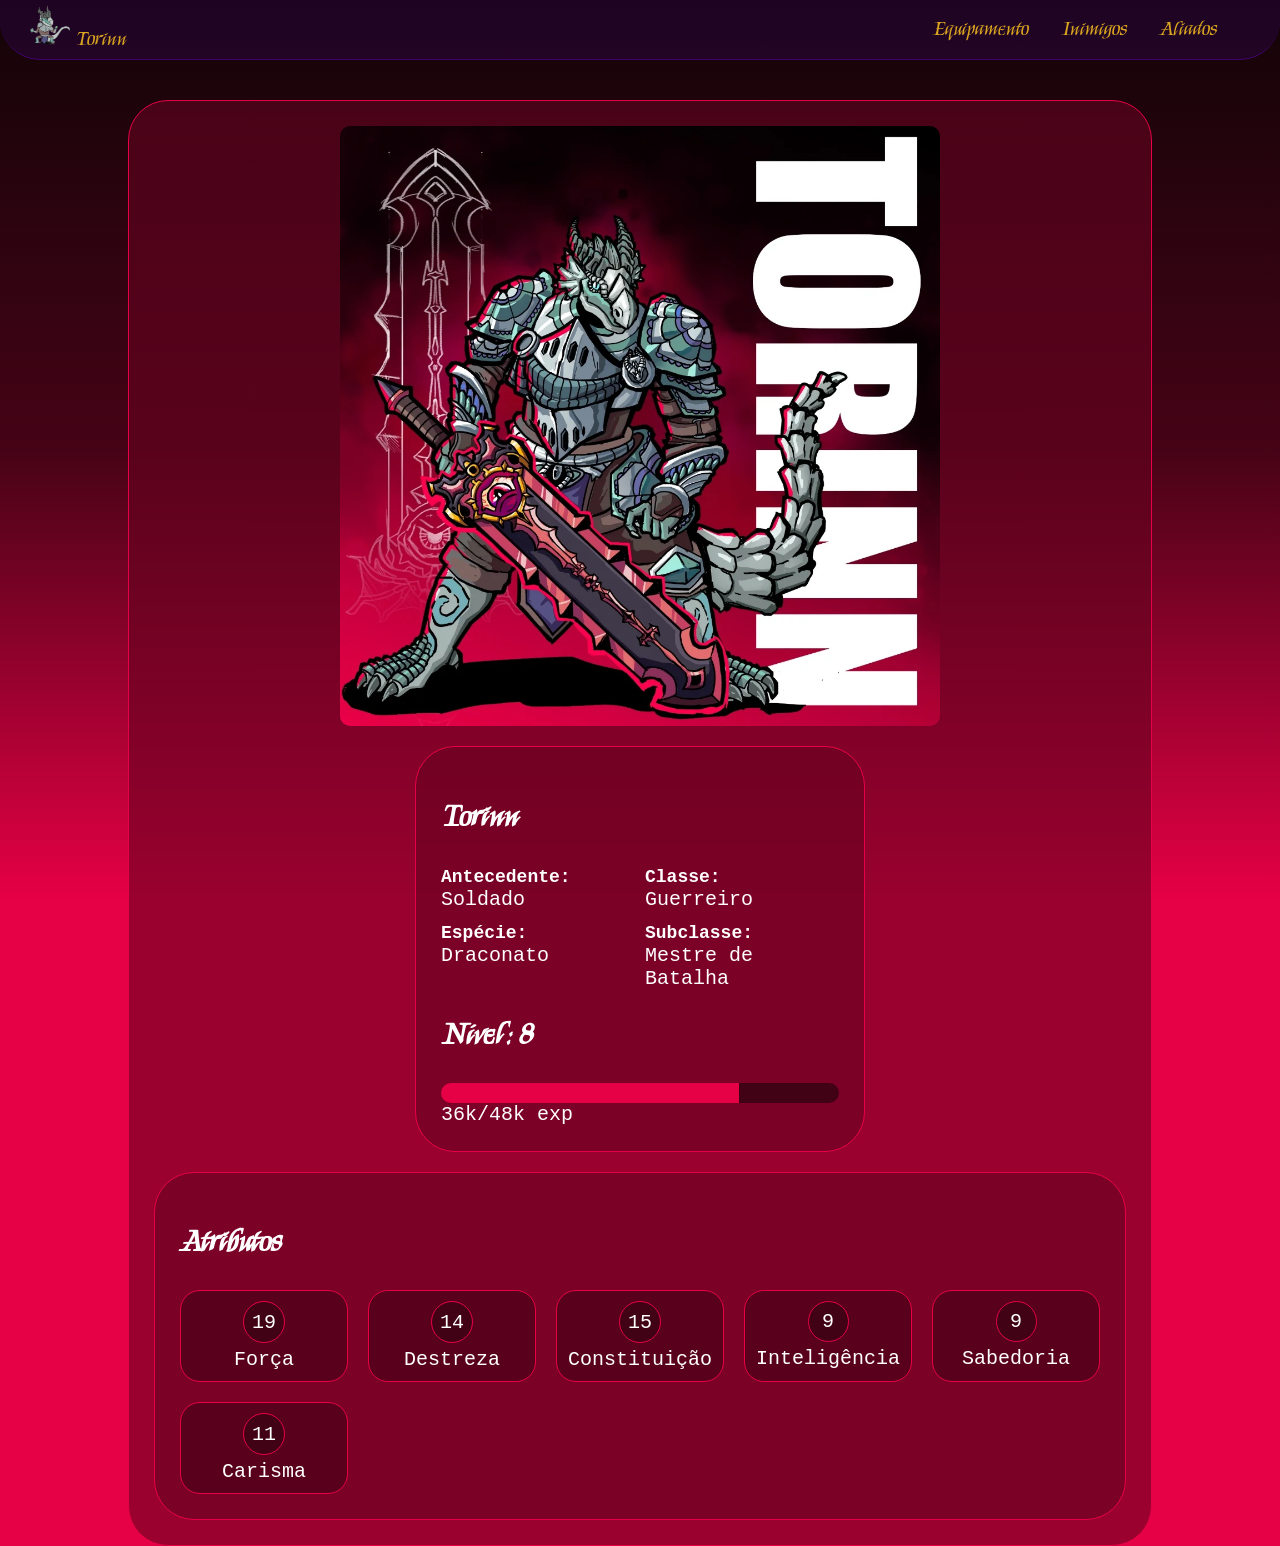
==== index.html @ 2f8b3782 "Heróis" ====
<!DOCTYPE html>
<html lang="pt-br">
<head>
    <meta charset="UTF-8">
    <meta name="viewport" content="width=device-width, initial-scale=1.0">
    <title>Torinn</title>
    <link rel="icon" href="images\torinho2.png">
    <link rel="stylesheet" href="styles\styles.css">
    <link rel="stylesheet" href="styles\index.css">
    <link rel="preconnect" href="https://fonts.googleapis.com">
    <link rel="preconnect" href="https://fonts.gstatic.com" crossorigin>
    <link href="https://fonts.googleapis.com/css2?family=Kings&display=swap" rel="stylesheet">
</head>
<body>
    <nav>
        <a href="index.html" class="torinho">
            <img src="images/torinho2.png" alt="Mini Torinn" width="40px">
        </a>
        
        <div class="links">
            <a href="equipamento.html">Equipamento</a>
            <a href="inimigos.html">Inimigos</a>
            <a href="aliados.html">Aliados</a>
        </div>
    </nav>
    <main class="card">
        <div class="heroi"></div>
        <section class="caracteristica secao">
            <h1>Torinn</h1>
            <p class="tracos">
                <span><b>Antecedente:</b><br> Soldado</span>
                <span><b>Classe:</b><br> Guerreiro</span>
                <span><b>Espécie:</b><br> Draconato</span>
                <span><b>Subclasse:</b><br> Mestre de Batalha</span>
            </p>

            <div>
                <h1>Nível: 8</h1>
                <bar></bar>
                <span>36k/48k exp</span>
            </div>
        </section>

        <section class="atribute secao">
            <h1>Atributos</h1>
            <div class="atributos">
                <div>
                    <span>19</span>
                    Força
                </div>
                <div>
                    <span>14</span>
                    Destreza
                </div>
                <div>
                    <span>15</span>
                    Constituição
                </div>
                <div>
                    <span>9</span>
                    Inteligência
                </div>
                <div>
                    <span>9</span>
                    Sabedoria
                </div>
                <div>
                    <span>11</span>
                    Carisma
                </div>
            </div>
        </section>

    </main>
</body>
</html>
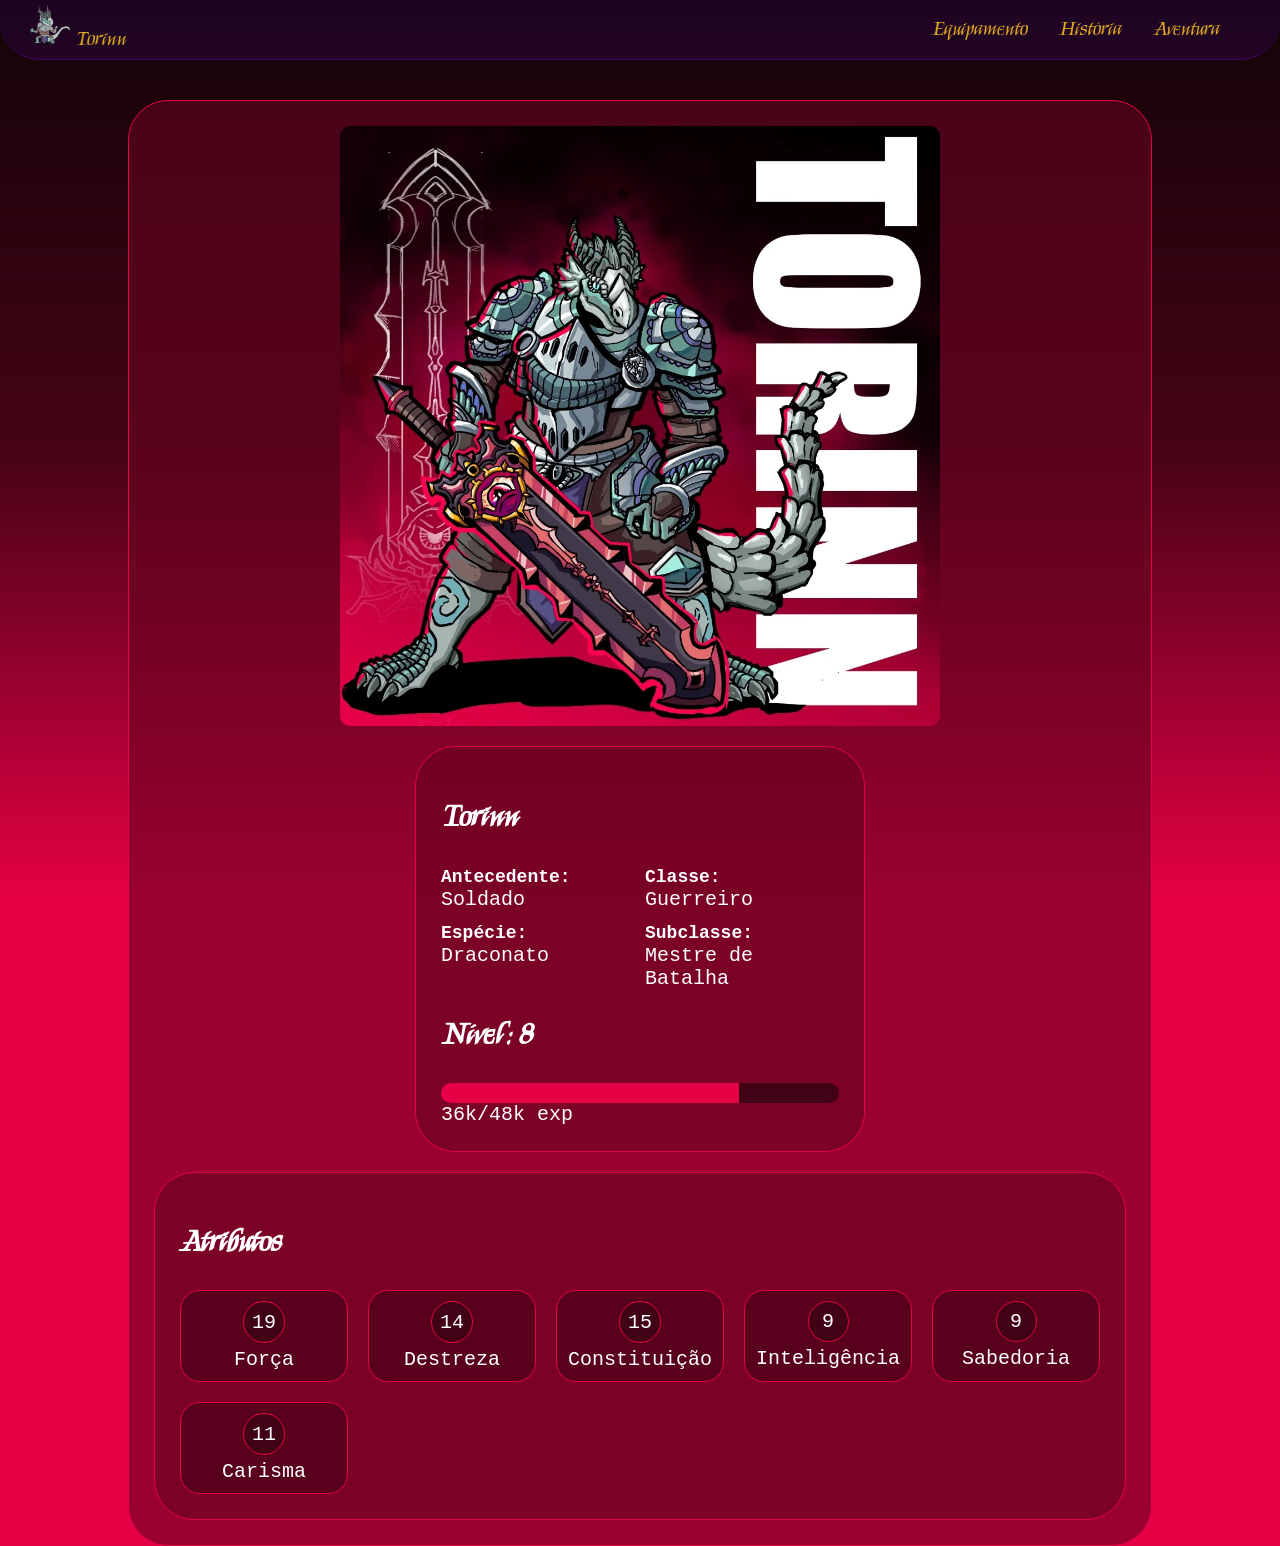
==== commit f47be928: "novas páginas" ====
--- a/index.html
+++ b/index.html
@@ -19,8 +19,8 @@
         
         <div class="links">
             <a href="equipamento.html">Equipamento</a>
-            <a href="inimigos.html">Inimigos</a>
-            <a href="aliados.html">Aliados</a>
+            <a href="historia.html">História</a>
+            <a href="aventura.html">Aventura</a>
         </div>
     </nav>
     <main class="card">
